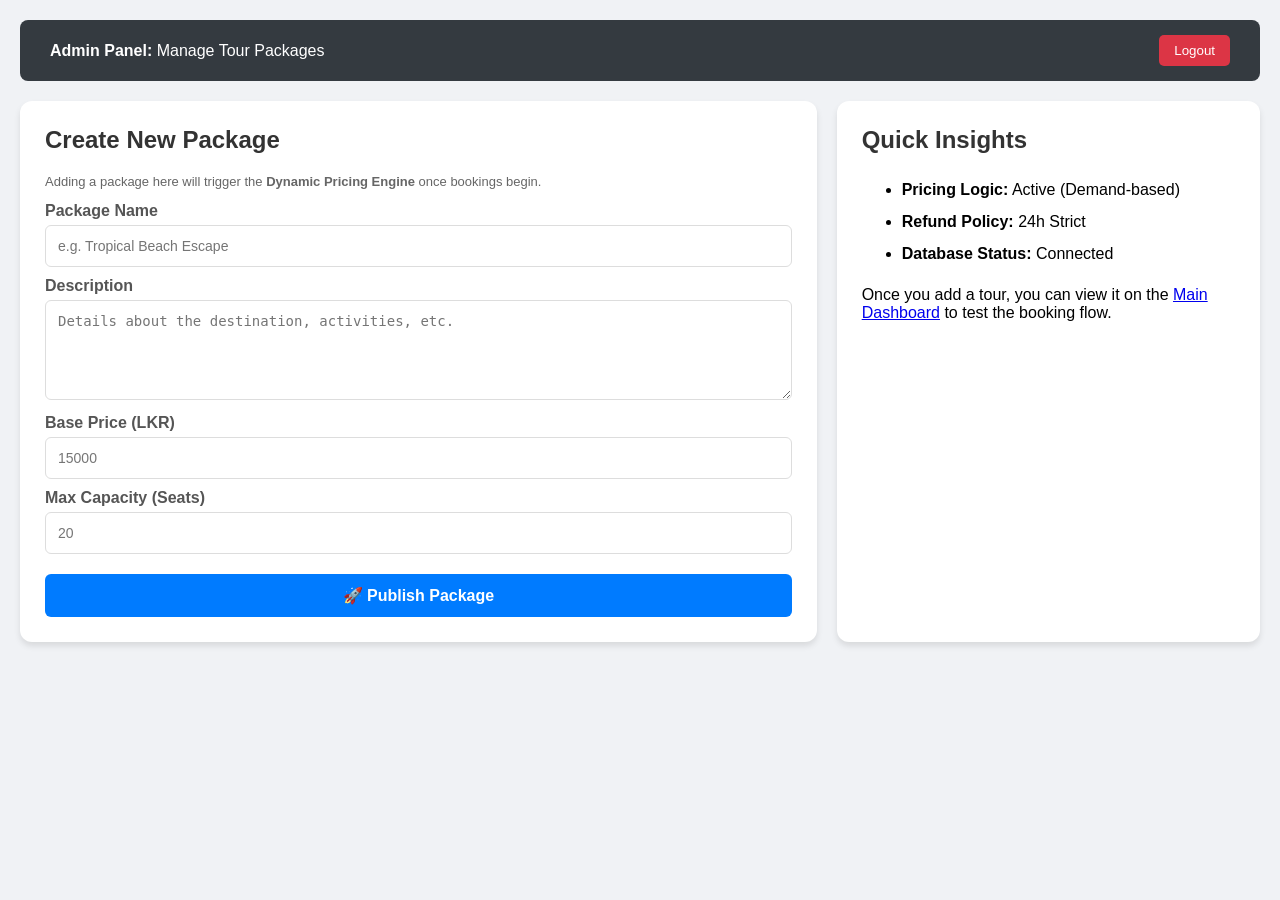
==== tourism_backend/tourism_frontend/pages/admin.html @ 7f3daa09 "create ui for signin, signup and main page" ====
<!DOCTYPE html>
<html lang="en">
<head>
    <meta charset="UTF-8">
    <meta name="viewport" content="width=device-width, initial-scale=1.0">
    <title>Admin Panel - Smart Tourism</title>
    <link rel="stylesheet" href="../css/admin.css">
    <style>
        body { font-family: 'Segoe UI', sans-serif; background-color: #f0f2f5; margin: 0; padding: 20px; }
        .admin-nav { display: flex; justify-content: space-between; align-items: center; background: #343a40; color: white; padding: 15px 30px; border-radius: 8px; margin-bottom: 20px; }
        .container { display: flex; gap: 20px; flex-wrap: wrap; }
        .card { background: white; padding: 25px; border-radius: 12px; box-shadow: 0 4px 6px rgba(0,0,0,0.1); flex: 1; min-width: 350px; }
        h2 { margin-top: 0; color: #333; }
        label { display: block; margin-top: 10px; font-weight: bold; color: #555; }
        input, textarea { width: 100%; padding: 12px; margin-top: 5px; border: 1px solid #ddd; border-radius: 6px; box-sizing: border-box; font-size: 14px; }
        textarea { height: 100px; resize: vertical; }
        .btn-save { width: 100%; background-color: #007bff; color: white; border: none; padding: 12px; margin-top: 20px; border-radius: 6px; cursor: pointer; font-size: 16px; font-weight: bold; transition: 0.3s; }
        .btn-save:hover { background-color: #0056b3; }
        .btn-logout { background-color: #dc3545; color: white; border: none; padding: 8px 15px; border-radius: 5px; cursor: pointer; }
    </style>
</head>
<body>

<div class="admin-nav">
    <span><strong>Admin Panel:</strong> Manage Tour Packages</span>
    <button class="btn-logout" onclick="logout()">Logout</button>
</div>

<div class="container">
    <div class="card">
        <h2>Create New Package</h2>
        <p style="font-size: 13px; color: #666;">Adding a package here will trigger the <b>Dynamic Pricing Engine</b> once bookings begin.</p>

        <label for="tour-title">Package Name</label>
        <input type="text" id="tour-title" placeholder="e.g. Tropical Beach Escape">

        <label for="tour-desc">Description</label>
        <textarea id="tour-desc" placeholder="Details about the destination, activities, etc."></textarea>

        <label for="tour-price">Base Price (LKR)</label>
        <input type="number" id="tour-price" placeholder="15000">

        <label for="tour-capacity">Max Capacity (Seats)</label>
        <input type="number" id="tour-capacity" placeholder="20">

        <button class="btn-save" onclick="addNewTour()">🚀 Publish Package</button>
    </div>

    <div class="card" style="flex: 0.5;">
        <h2>Quick Insights</h2>
        <ul style="line-height: 2;">
            <li><strong>Pricing Logic:</strong> Active (Demand-based)</li>
            <li><strong>Refund Policy:</strong> 24h Strict</li>
            <li><strong>Database Status:</strong> Connected</li>
        </ul>
        <p>Once you add a tour, you can view it on the <a href="dashboard.html">Main Dashboard</a> to test the booking flow.</p>
    </div>
</div>

<script src="../js/app.js"></script>
</body>
</html>
---- tourism_backend/tourism_frontend/css/admin.css ----
body { font-family: 'Segoe UI', sans-serif; background-color: #f0f2f5; margin: 0; padding: 20px; }

.admin-nav {
    display: flex;
    justify-content: space-between;
    background: #343a40;
    color: white;
    padding: 15px 25px;
    border-radius: 10px;
    margin-bottom: 25px;
}

.container { display: flex; gap: 20px; }

.card {
    background: white;
    padding: 25px;
    border-radius: 12px;
    box-shadow: 0 4px 6px rgba(0,0,0,0.1);
    flex: 1;
}

label { display: block; margin-top: 10px; font-weight: 600; }

input, textarea {
    width: 100%;
    padding: 12px;
    border: 1px solid #ccc;
    border-radius: 6px;
    margin-top: 5px;
}

.btn-save {
    background-color: #007bff;
    color: white;
    border: none;
    margin-top: 20px;
    padding: 15px;
    border-radius: 6px;
    font-size: 16px;
    cursor: pointer;
}

.btn-logout { background: #dc3545; color: white; border: none; padding: 8px 15px; border-radius: 4px; cursor: pointer; }
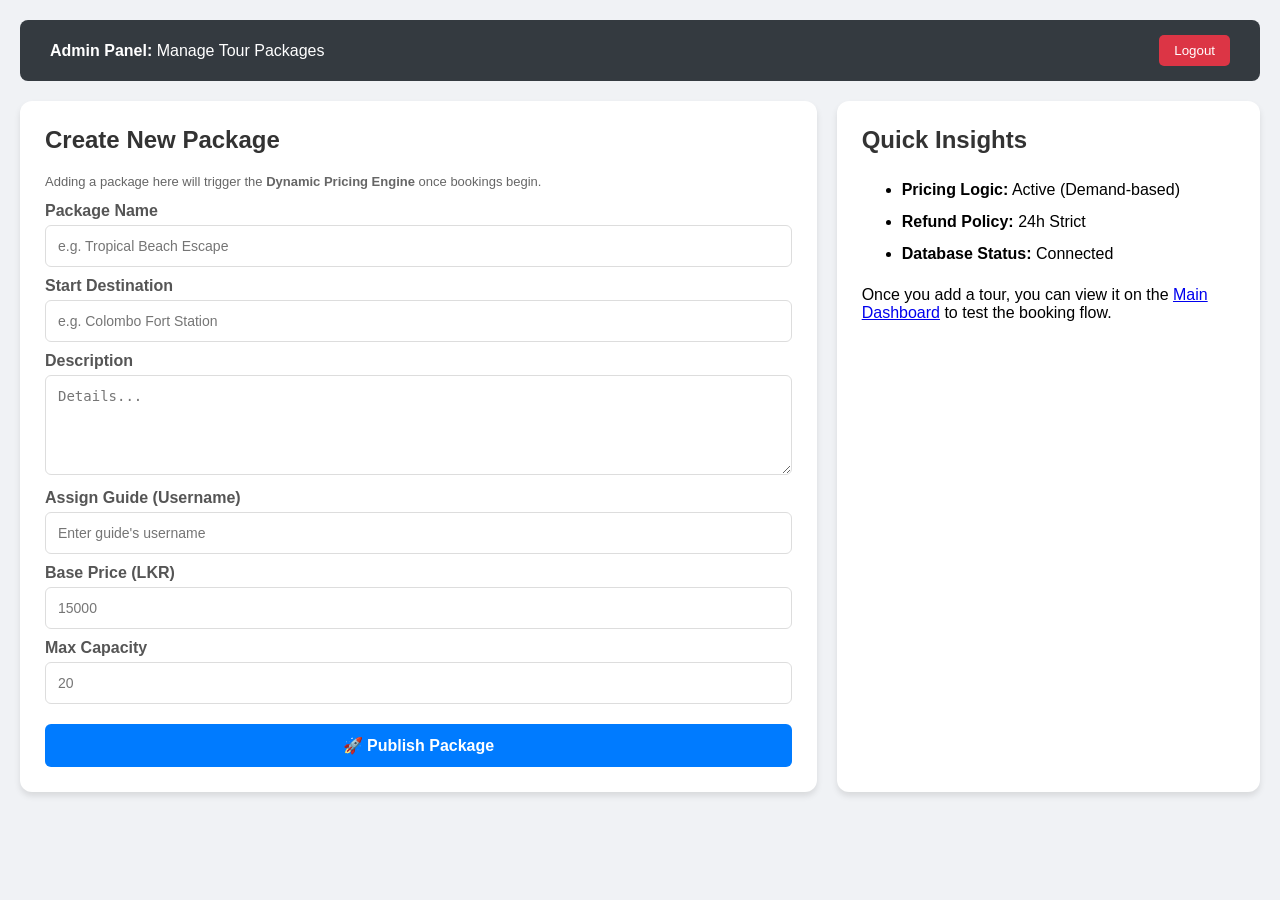
==== commit bf371fbd: "update tour guide info" ====
--- a/tourism_backend/tourism_frontend/pages/admin.html
+++ b/tourism_backend/tourism_frontend/pages/admin.html
@@ -34,16 +34,23 @@
         <label for="tour-title">Package Name</label>
         <input type="text" id="tour-title" placeholder="e.g. Tropical Beach Escape">
 
+        <label for="tour-start">Start Destination</label>
+        <input type="text" id="tour-start" placeholder="e.g. Colombo Fort Station">
+
         <label for="tour-desc">Description</label>
-        <textarea id="tour-desc" placeholder="Details about the destination, activities, etc."></textarea>
+        <textarea id="tour-desc" placeholder="Details..."></textarea>
+
+        <label for="tour-guide">Assign Guide (Username)</label>
+        <input type="text" id="tour-guide" placeholder="Enter guide's username">
 
         <label for="tour-price">Base Price (LKR)</label>
         <input type="number" id="tour-price" placeholder="15000">
 
-        <label for="tour-capacity">Max Capacity (Seats)</label>
+        <label for="tour-capacity">Max Capacity</label>
         <input type="number" id="tour-capacity" placeholder="20">
 
         <button class="btn-save" onclick="addNewTour()">🚀 Publish Package</button>
+
     </div>
 
     <div class="card" style="flex: 0.5;">
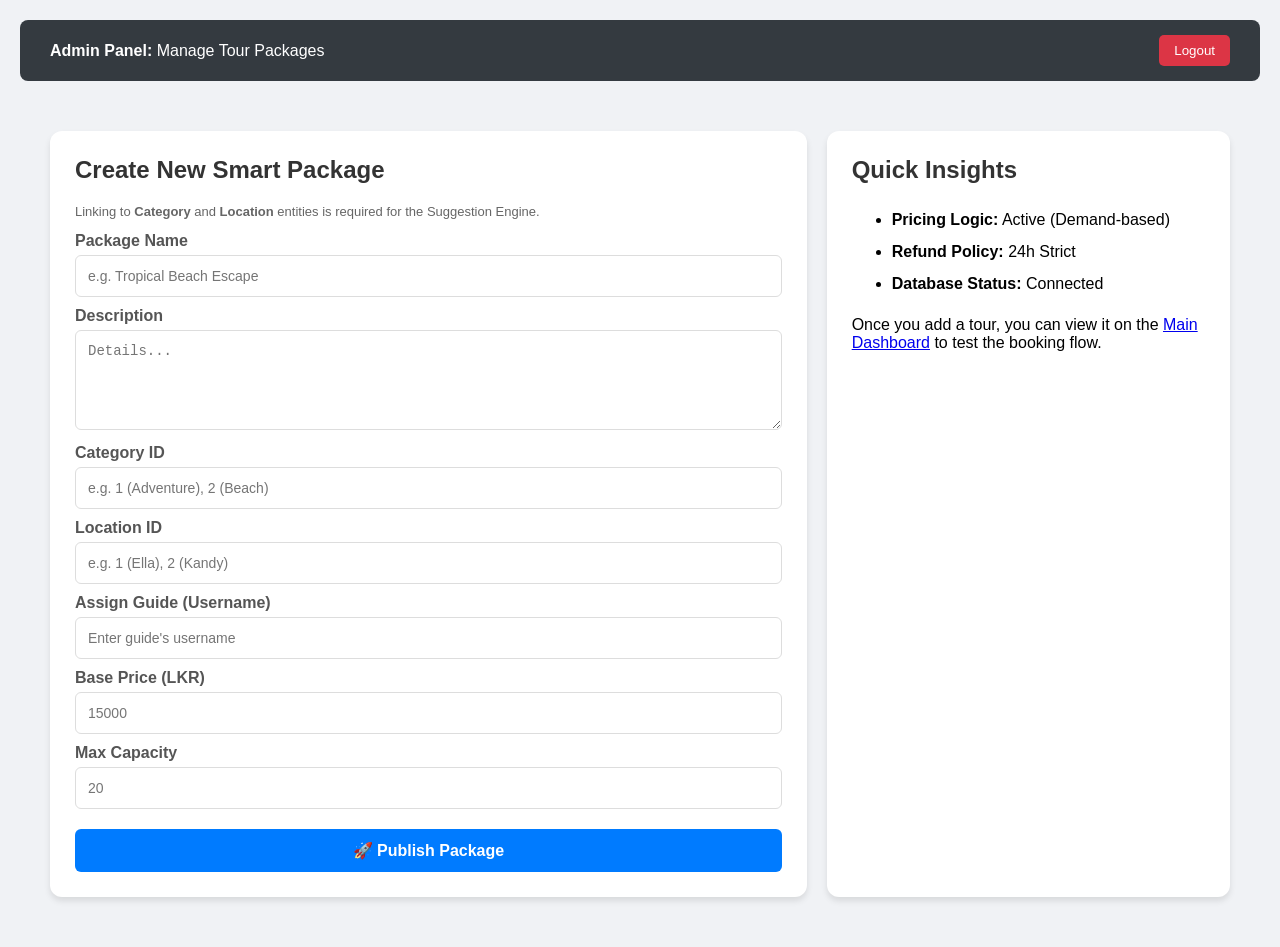
==== commit 439878a4: "update the layers handle errors" ====
--- a/tourism_backend/tourism_frontend/pages/admin.html
+++ b/tourism_backend/tourism_frontend/pages/admin.html
@@ -28,17 +28,20 @@
 
 <div class="container">
     <div class="card">
-        <h2>Create New Package</h2>
-        <p style="font-size: 13px; color: #666;">Adding a package here will trigger the <b>Dynamic Pricing Engine</b> once bookings begin.</p>
+        <h2>Create New Smart Package</h2>
+        <p style="font-size: 13px; color: #666;">Linking to <b>Category</b> and <b>Location</b> entities is required for the Suggestion Engine.</p>
 
         <label for="tour-title">Package Name</label>
         <input type="text" id="tour-title" placeholder="e.g. Tropical Beach Escape">
 
-        <label for="tour-start">Start Destination</label>
-        <input type="text" id="tour-start" placeholder="e.g. Colombo Fort Station">
-
         <label for="tour-desc">Description</label>
         <textarea id="tour-desc" placeholder="Details..."></textarea>
+
+        <label for="tour-category">Category ID</label>
+        <input type="number" id="tour-category" placeholder="e.g. 1 (Adventure), 2 (Beach)">
+
+        <label for="tour-location">Location ID</label>
+        <input type="number" id="tour-location" placeholder="e.g. 1 (Ella), 2 (Kandy)">
 
         <label for="tour-guide">Assign Guide (Username)</label>
         <input type="text" id="tour-guide" placeholder="Enter guide's username">
@@ -50,7 +53,6 @@
         <input type="number" id="tour-capacity" placeholder="20">
 
         <button class="btn-save" onclick="addNewTour()">🚀 Publish Package</button>
-
     </div>
 
     <div class="card" style="flex: 0.5;">
--- a/tourism_backend/tourism_frontend/css/admin.css
+++ b/tourism_backend/tourism_frontend/css/admin.css
@@ -1,44 +1,50 @@
 body { font-family: 'Segoe UI', sans-serif; background-color: #f0f2f5; margin: 0; padding: 20px; }
-
 .admin-nav {
+    background: #212529;
+    color: white;
+    padding: 15px 40px;
     display: flex;
     justify-content: space-between;
-    background: #343a40;
-    color: white;
-    padding: 15px 25px;
-    border-radius: 10px;
-    margin-bottom: 25px;
+    align-items: center;
+    position: sticky;
+    top: 0;
+    z-index: 100;
 }
 
-.container { display: flex; gap: 20px; }
+.container {
+    padding: 30px;
+    display: flex;
+    gap: 30px;
+}
 
 .card {
     background: white;
-    padding: 25px;
-    border-radius: 12px;
-    box-shadow: 0 4px 6px rgba(0,0,0,0.1);
-    flex: 1;
-}
-
-label { display: block; margin-top: 10px; font-weight: 600; }
-
-input, textarea {
-    width: 100%;
-    padding: 12px;
-    border: 1px solid #ccc;
-    border-radius: 6px;
-    margin-top: 5px;
+    padding: 30px;
+    border-radius: 15px;
+    box-shadow: 0 4px 12px rgba(0,0,0,0.05);
 }
 
 .btn-save {
-    background-color: #007bff;
+    background: #007bff;
     color: white;
     border: none;
-    margin-top: 20px;
-    padding: 15px;
-    border-radius: 6px;
-    font-size: 16px;
+    padding: 12px;
+    border-radius: 8px;
+    font-weight: bold;
     cursor: pointer;
 }
 
-.btn-logout { background: #dc3545; color: white; border: none; padding: 8px 15px; border-radius: 4px; cursor: pointer; }+/* Passenger Table specific */
+.admin-table {
+    width: 100%;
+    border-collapse: separate;
+    border-spacing: 0 10px;
+}
+
+.admin-table tr {
+    background: #fff;
+    box-shadow: 0 2px 5px rgba(0,0,0,0.05);
+}
+
+.admin-table td { padding: 15px; border-top: 1px solid #f0f0f0; }
+
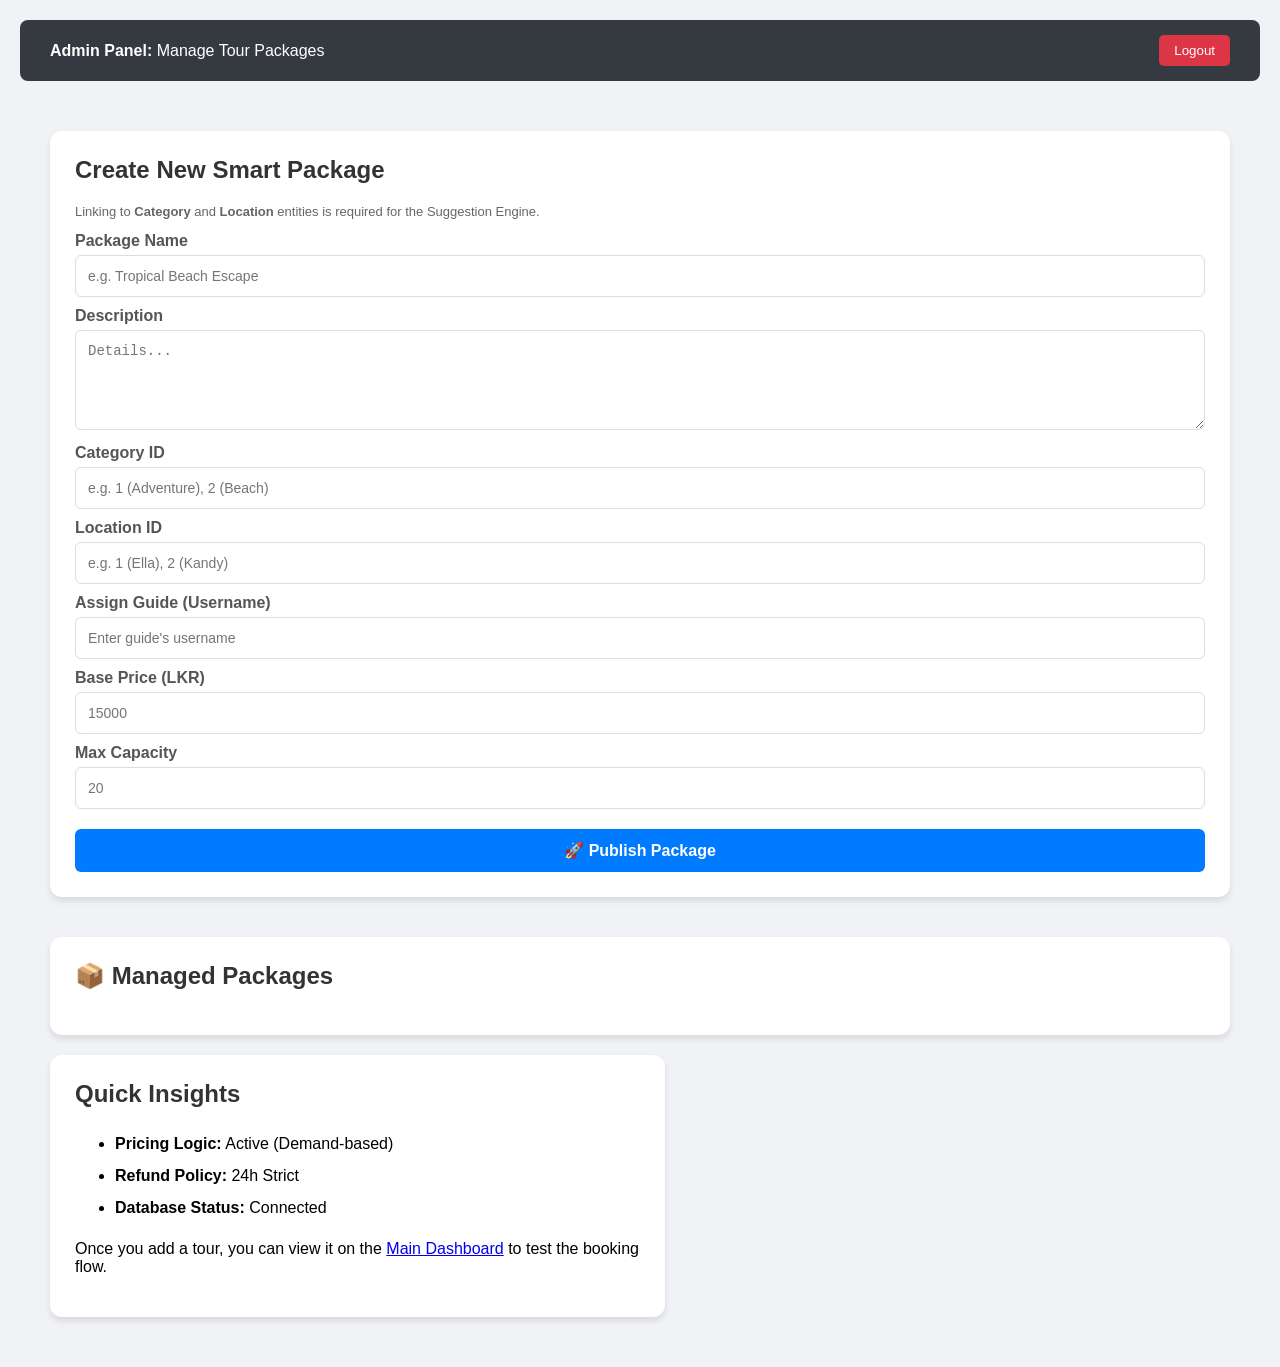
==== commit f7b9d0ff: "update js files" ====
--- a/tourism_backend/tourism_frontend/pages/admin.html
+++ b/tourism_backend/tourism_frontend/pages/admin.html
@@ -54,6 +54,11 @@
 
         <button class="btn-save" onclick="addNewTour()">🚀 Publish Package</button>
     </div>
+    <div class="card" style="margin-top: 20px; flex: 1 1 100%;">
+        <h2>📦 Managed Packages</h2>
+        <div id="admin-tour-list" class="tour-grid">
+        </div>
+    </div>
 
     <div class="card" style="flex: 0.5;">
         <h2>Quick Insights</h2>
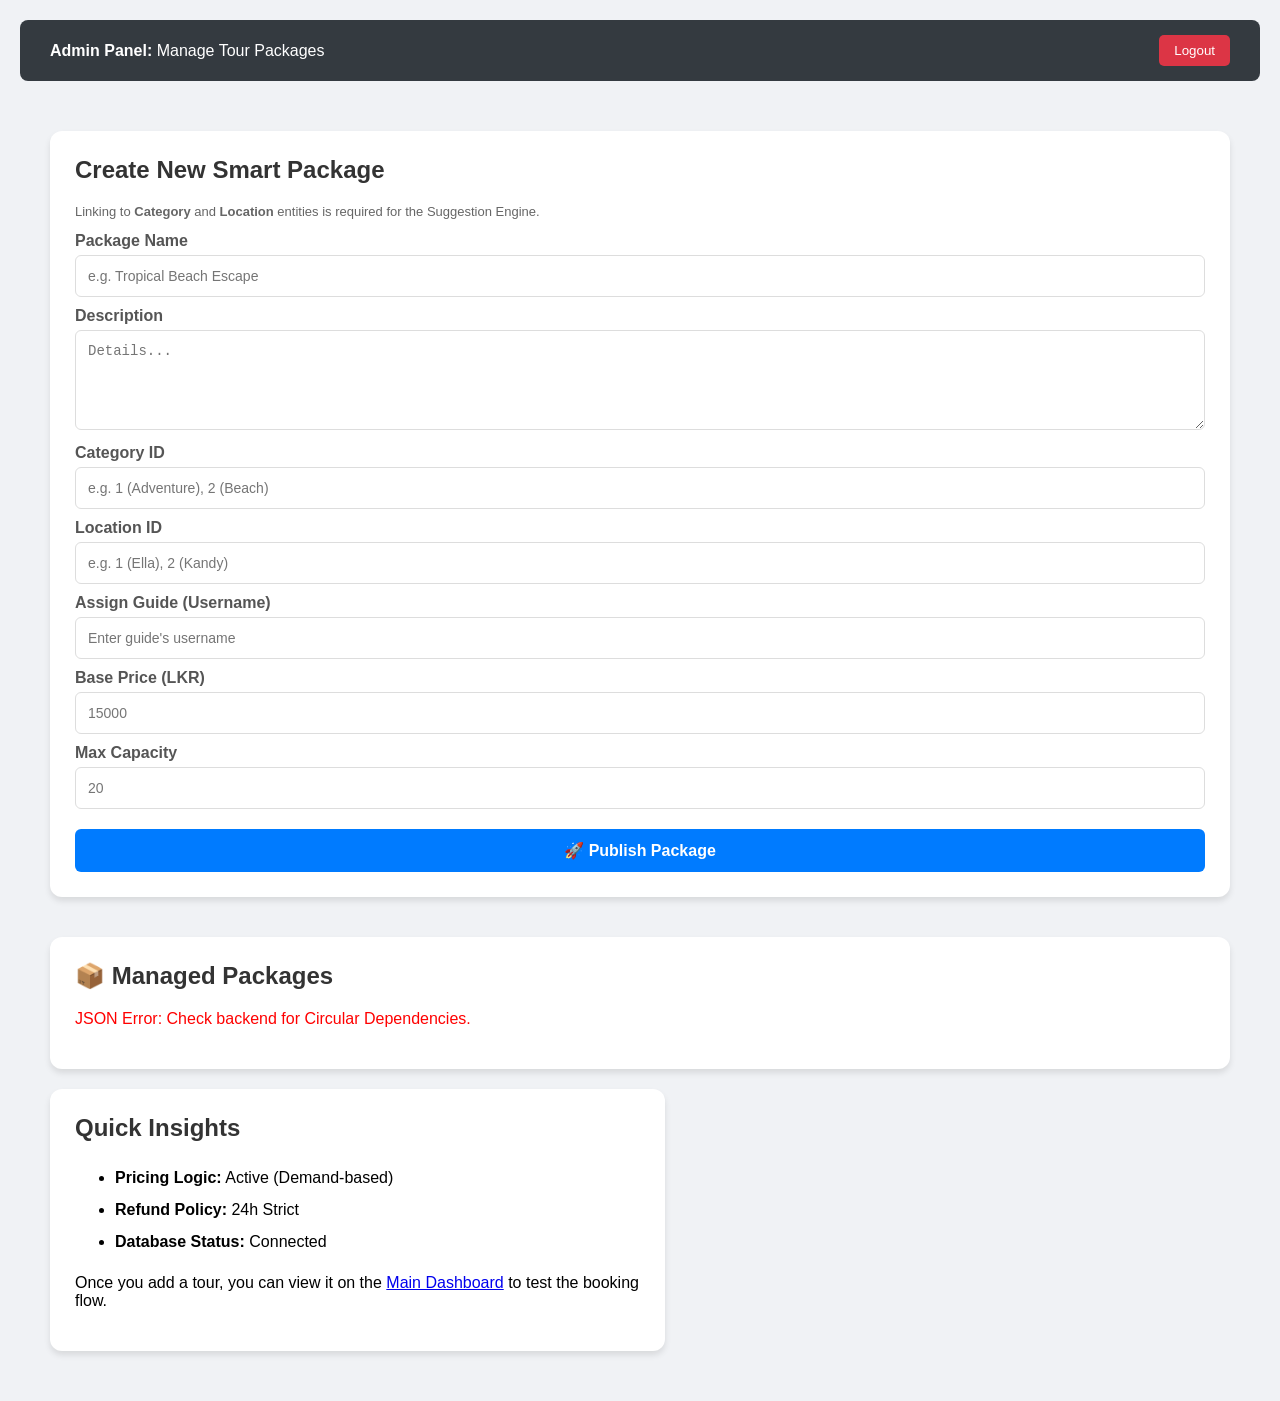
==== commit d39697f6: "update admin ui" ====
--- a/tourism_backend/tourism_frontend/pages/admin.html
+++ b/tourism_backend/tourism_frontend/pages/admin.html
@@ -17,6 +17,7 @@
         .btn-save { width: 100%; background-color: #007bff; color: white; border: none; padding: 12px; margin-top: 20px; border-radius: 6px; cursor: pointer; font-size: 16px; font-weight: bold; transition: 0.3s; }
         .btn-save:hover { background-color: #0056b3; }
         .btn-logout { background-color: #dc3545; color: white; border: none; padding: 8px 15px; border-radius: 5px; cursor: pointer; }
+        .btn-review { background-color: #ffc107; color: black; border: none; padding: 8px 15px; border-radius: 5px; cursor: pointer; margin-right: 5px; }
     </style>
 </head>
 <body>
@@ -56,7 +57,7 @@
     </div>
     <div class="card" style="margin-top: 20px; flex: 1 1 100%;">
         <h2>📦 Managed Packages</h2>
-        <div id="admin-tour-list" class="tour-grid">
+        <div id="admin-tour-list">
         </div>
     </div>
 
@@ -70,7 +71,8 @@
         <p>Once you add a tour, you can view it on the <a href="dashboard.html">Main Dashboard</a> to test the booking flow.</p>
     </div>
 </div>
-
-<script src="../js/app.js"></script>
+<script src="../js/config.js"></script>
+<script src="../js/auth.js"></script>
+<script src="../js/admin.js"></script>
 </body>
 </html>
--- a/tourism_backend/tourism_frontend/css/admin.css
+++ b/tourism_backend/tourism_frontend/css/admin.css
@@ -33,6 +33,27 @@
     font-weight: bold;
     cursor: pointer;
 }
+.btn-review {
+    background-color: #ffc107; /* Warning yellow color */
+    color: #212529;
+    border: none;
+    padding: 8px 18px;
+    border-radius: 6px;
+    font-weight: bold;
+    cursor: pointer;
+    transition: 0.3s;
+    margin-right: 8px;
+}
+
+.btn-review:hover {
+    background-color: #e0a800;
+}
+.tour-grid {
+    display: grid;
+    grid-template-columns: repeat(auto-fill, minmax(300px, 1fr));
+    gap: 20px;
+    margin-top: 15px;
+}
 
 /* Passenger Table specific */
 .admin-table {
